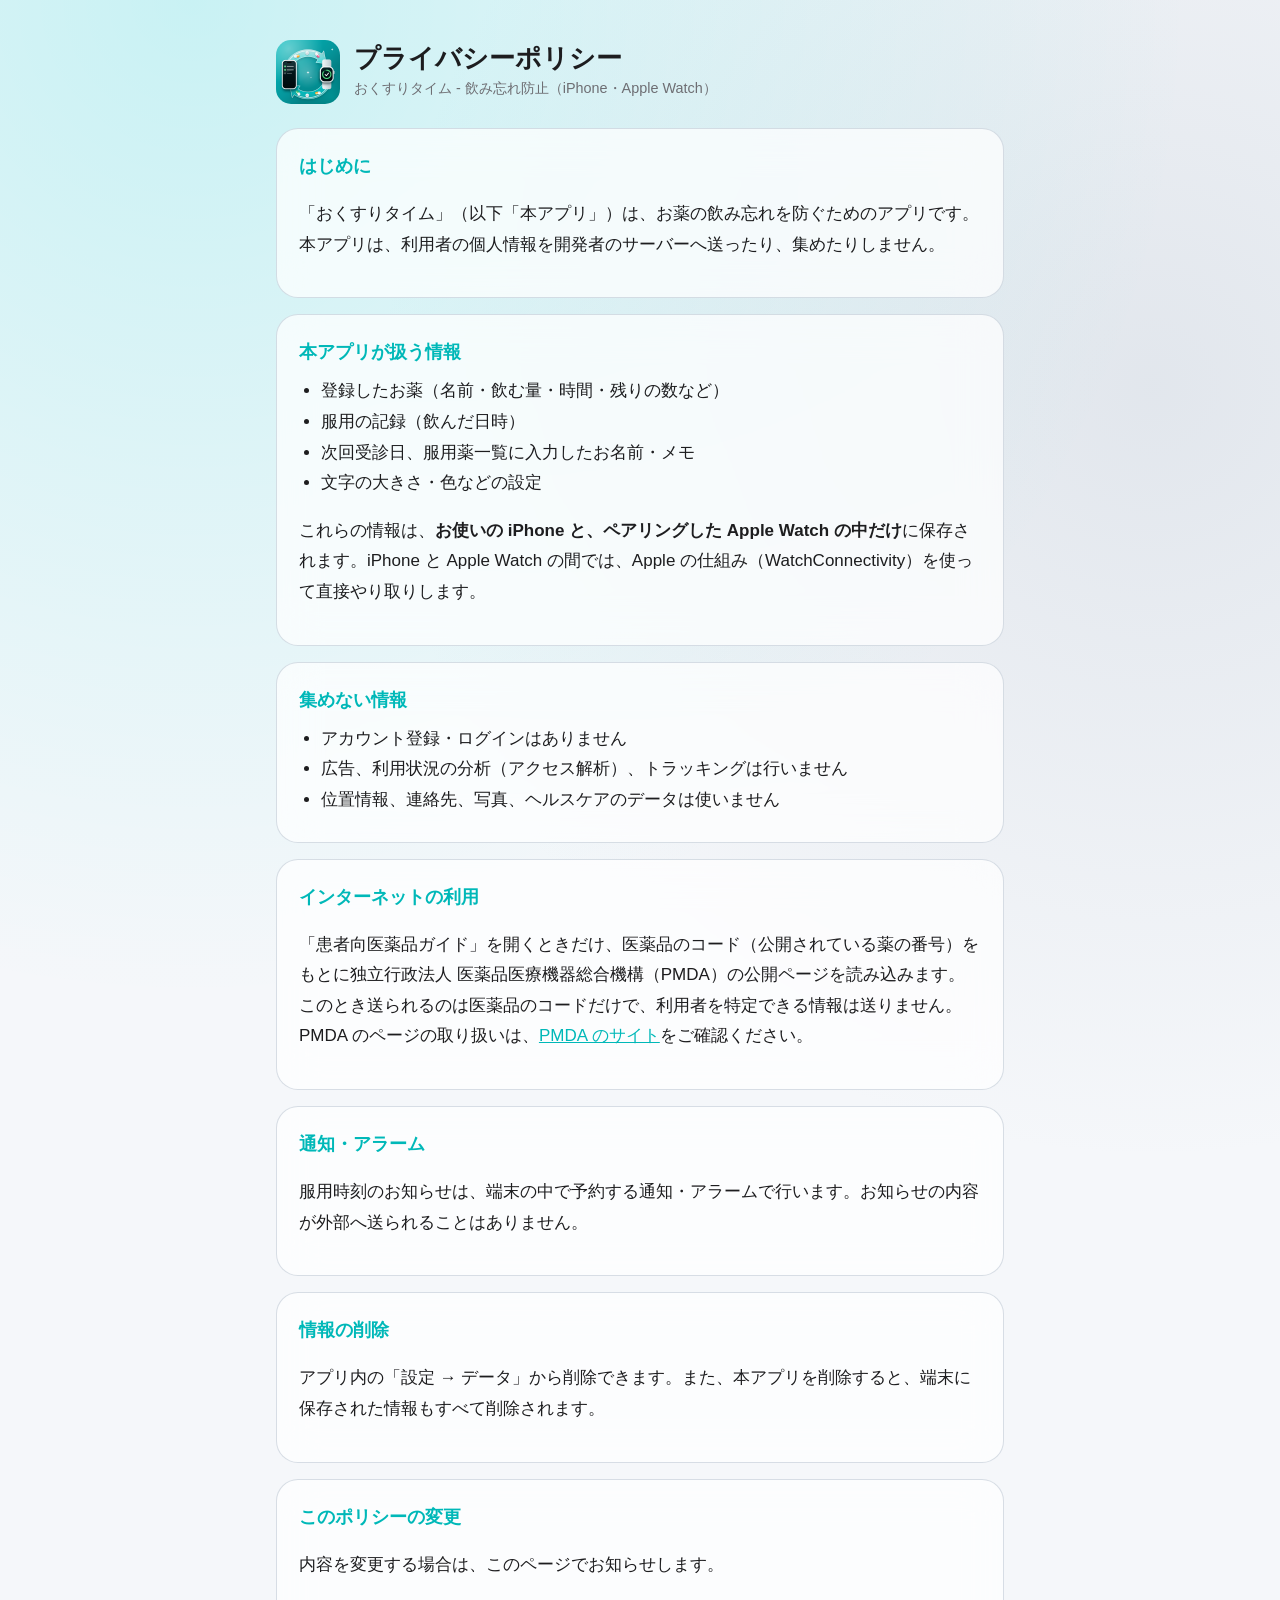
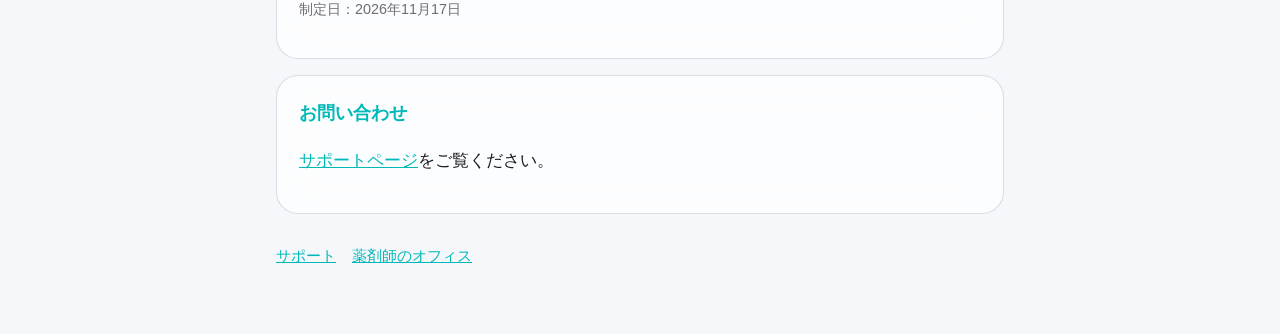
==== okusuri-time/privacy.html @ e9301918 "おくすりタイムのプライバシーポリシーとサポートページを追加 Co-Authored-By: Claude Opus 5.5 <noreply@anthropic.com>" ====
<!DOCTYPE html>
<html lang="ja">
<head>
<meta charset="UTF-8">
<meta name="viewport" content="width=device-width, initial-scale=1.0">
<title>プライバシーポリシー｜おくすりタイム</title>
<link rel="stylesheet" href="style.css">
</head>
<body>
<main>
  <header>
    <img src="icon.png" alt="おくすりタイムのアイコン">
    <div>
      <h1>プライバシーポリシー</h1>
      <p>おくすりタイム - 飲み忘れ防止（iPhone・Apple Watch）</p>
    </div>
  </header>

  <section>
    <h2>はじめに</h2>
    <p>「おくすりタイム」（以下「本アプリ」）は、お薬の飲み忘れを防ぐためのアプリです。本アプリは、利用者の個人情報を開発者のサーバーへ送ったり、集めたりしません。</p>
  </section>

  <section>
    <h2>本アプリが扱う情報</h2>
    <ul>
      <li>登録したお薬（名前・飲む量・時間・残りの数など）</li>
      <li>服用の記録（飲んだ日時）</li>
      <li>次回受診日、服用薬一覧に入力したお名前・メモ</li>
      <li>文字の大きさ・色などの設定</li>
    </ul>
    <p>これらの情報は、<strong>お使いの iPhone と、ペアリングした Apple Watch の中だけ</strong>に保存されます。iPhone と Apple Watch の間では、Apple の仕組み（WatchConnectivity）を使って直接やり取りします。</p>
  </section>

  <section>
    <h2>集めない情報</h2>
    <ul>
      <li>アカウント登録・ログインはありません</li>
      <li>広告、利用状況の分析（アクセス解析）、トラッキングは行いません</li>
      <li>位置情報、連絡先、写真、ヘルスケアのデータは使いません</li>
    </ul>
  </section>

  <section>
    <h2>インターネットの利用</h2>
    <p>「患者向医薬品ガイド」を開くときだけ、医薬品のコード（公開されている薬の番号）をもとに独立行政法人 医薬品医療機器総合機構（PMDA）の公開ページを読み込みます。このとき送られるのは医薬品のコードだけで、利用者を特定できる情報は送りません。PMDA のページの取り扱いは、<a href="https://www.pmda.go.jp/" target="_blank" rel="noopener">PMDA のサイト</a>をご確認ください。</p>
  </section>

  <section>
    <h2>通知・アラーム</h2>
    <p>服用時刻のお知らせは、端末の中で予約する通知・アラームで行います。お知らせの内容が外部へ送られることはありません。</p>
  </section>

  <section>
    <h2>情報の削除</h2>
    <p>アプリ内の「設定 → データ」から削除できます。また、本アプリを削除すると、端末に保存された情報もすべて削除されます。</p>
  </section>

  <section>
    <h2>このポリシーの変更</h2>
    <p>内容を変更する場合は、このページでお知らせします。</p>
    <p class="note">制定日：2026年11月17日</p>
  </section>

  <section>
    <h2>お問い合わせ</h2>
    <p><a href="support.html">サポートページ</a>をご覧ください。</p>
  </section>

  <nav><a href="support.html">サポート</a><a href="../">薬剤師のオフィス</a></nav>
</main>
</body>
</html>
---- okusuri-time/style.css ----
:root{--brand:#00b8b8;--brand-light:#00d9d9;--silver:#a8b5c5;--text:#1d1d1f;--sub:#6e6e73;--bg:#f5f7fa;--card:rgba(255,255,255,.72);--border:rgba(168,181,197,.45)}
@media (prefers-color-scheme:dark){:root{--text:#f5f5f7;--sub:#a1a1a6;--bg:#0d1117;--card:rgba(28,32,38,.72);--border:rgba(168,181,197,.25)}}
*{box-sizing:border-box}
body{margin:0;font-family:-apple-system,BlinkMacSystemFont,"Hiragino Sans","Hiragino Kaku Gothic ProN",sans-serif;color:var(--text);background:radial-gradient(circle at 15% 0%,rgba(0,217,217,.18),transparent 45%),radial-gradient(circle at 90% 20%,rgba(168,181,197,.25),transparent 40%),var(--bg);line-height:1.8;font-size:17px}
main{max-width:760px;margin:0 auto;padding:40px 16px 64px}
header{display:flex;align-items:center;gap:14px;margin-bottom:24px}
header img{width:64px;height:64px;border-radius:15px}
h1{font-size:1.6rem;margin:0;line-height:1.3}
header p{margin:0;color:var(--sub);font-size:.9rem}
section{background:var(--card);border:1px solid var(--border);border-radius:22px;padding:20px 22px;margin:16px 0;backdrop-filter:blur(20px);-webkit-backdrop-filter:blur(20px)}
h2{font-size:1.15rem;margin:0 0 8px;color:var(--brand)}
ul{padding-left:1.3em;margin:6px 0}
a{color:var(--brand)}
.note{color:var(--sub);font-size:.9rem}
nav{display:flex;gap:16px;margin-top:28px;font-size:.95rem}
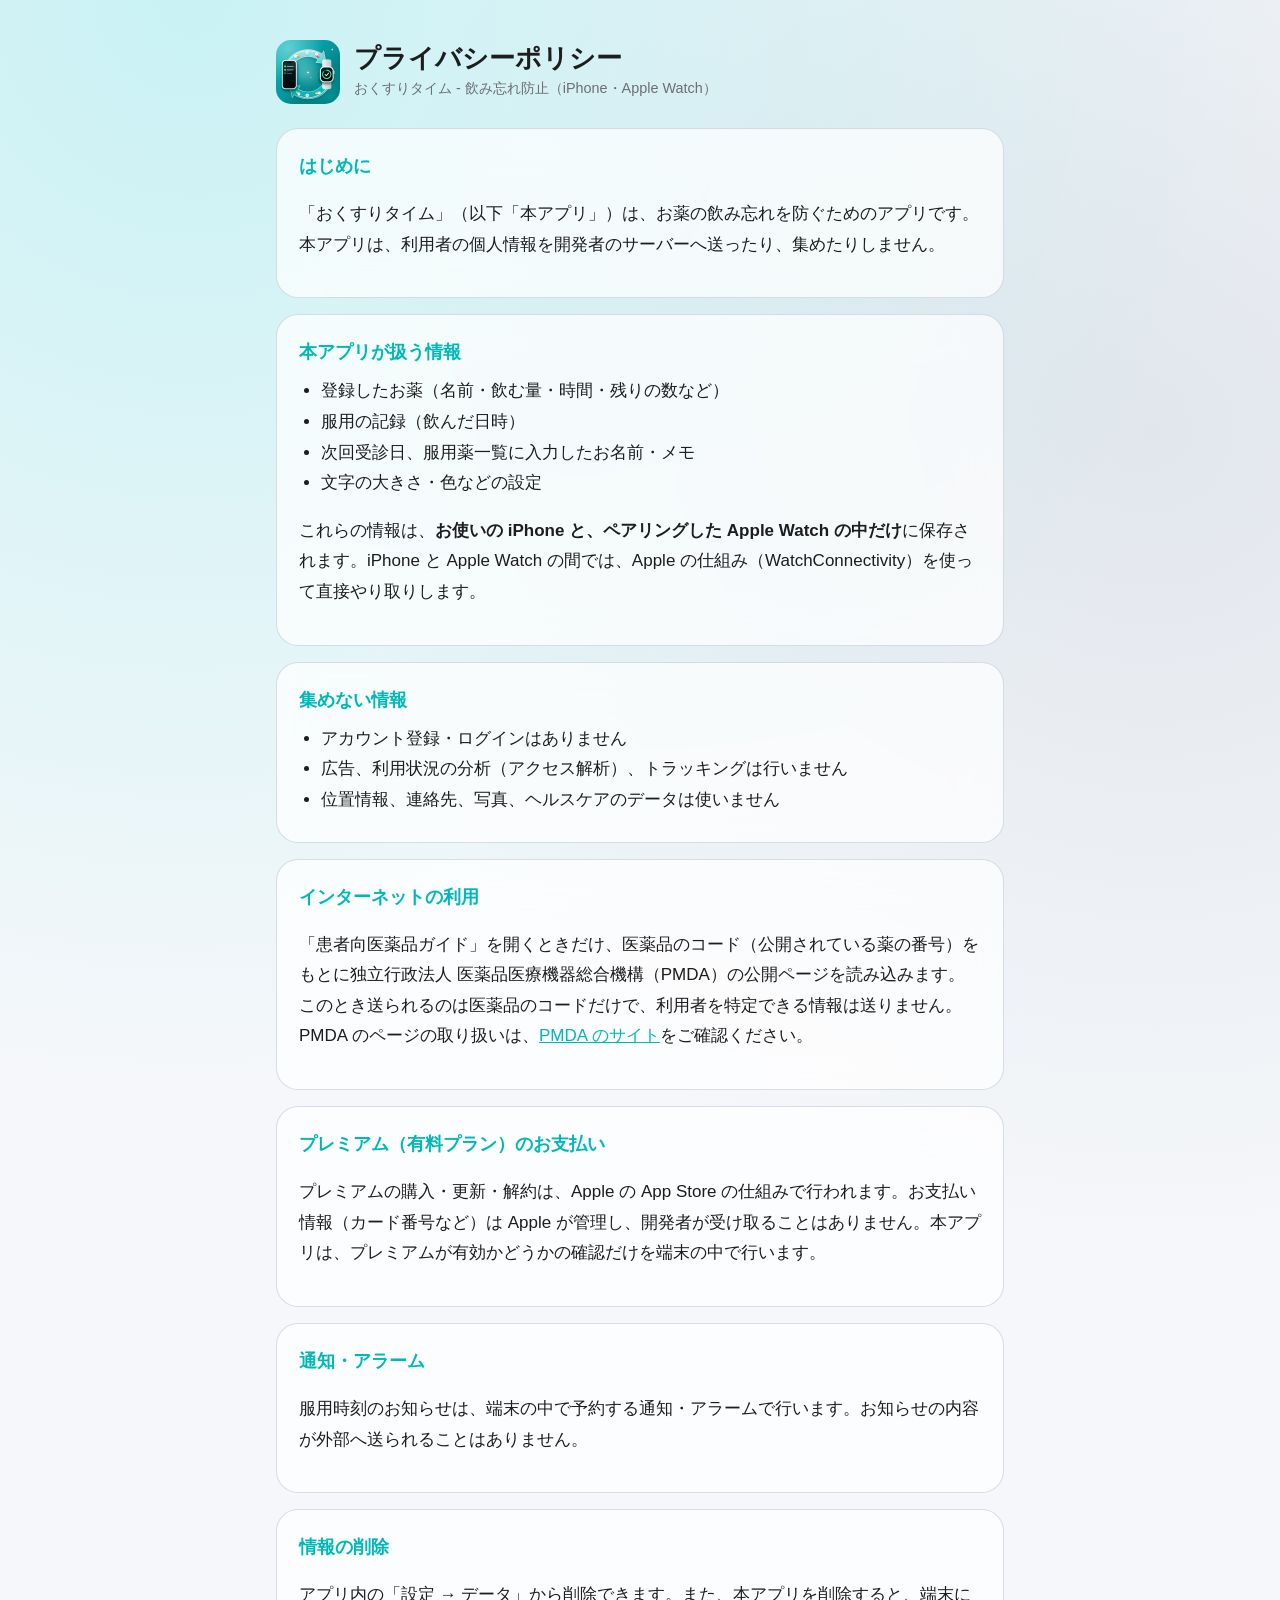
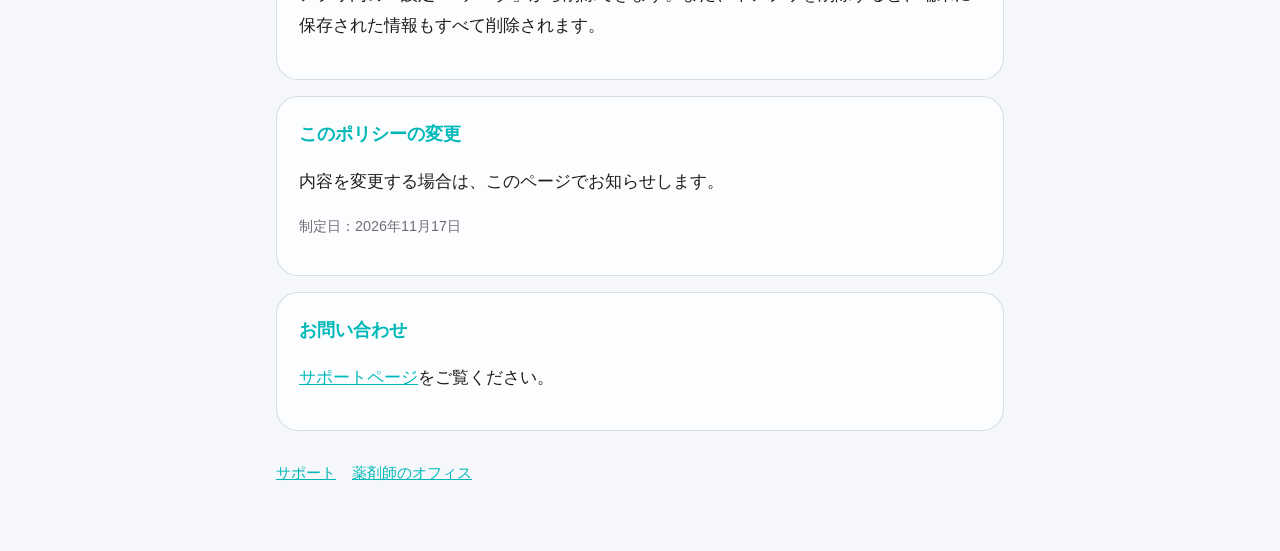
==== commit e6db4888: "おくすりタイム：プレミアム（有料プラン）の説明を追加 Co-Authored-By: Claude Opus 5.5 <noreply@anthropic.com>" ====
--- a/okusuri-time/privacy.html
+++ b/okusuri-time/privacy.html
@@ -47,6 +47,11 @@
   </section>
 
   <section>
+    <h2>プレミアム（有料プラン）のお支払い</h2>
+    <p>プレミアムの購入・更新・解約は、Apple の App Store の仕組みで行われます。お支払い情報（カード番号など）は Apple が管理し、開発者が受け取ることはありません。本アプリは、プレミアムが有効かどうかの確認だけを端末の中で行います。</p>
+  </section>
+
+  <section>
     <h2>通知・アラーム</h2>
     <p>服用時刻のお知らせは、端末の中で予約する通知・アラームで行います。お知らせの内容が外部へ送られることはありません。</p>
   </section>
